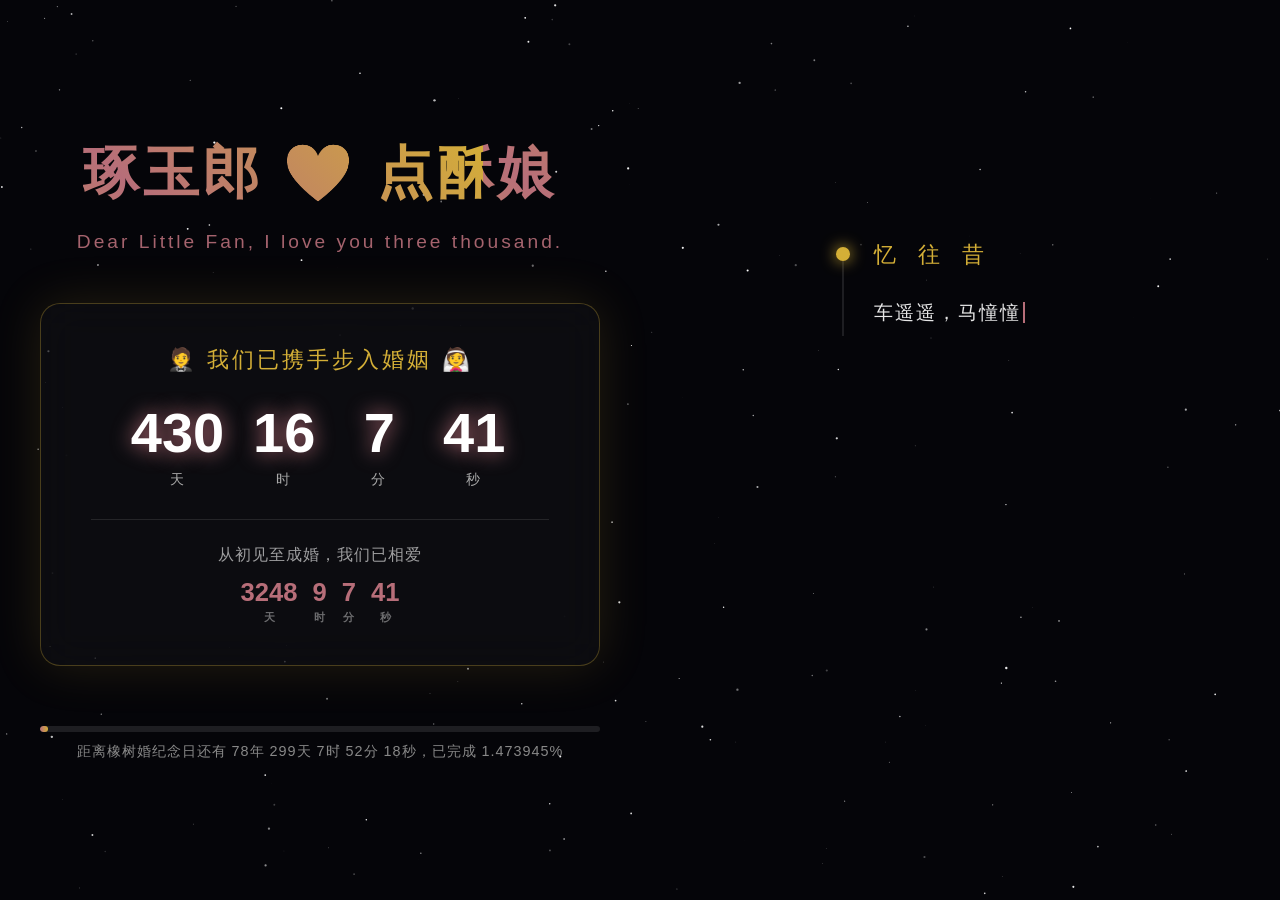
==== myWife/index.html @ d20ee707 "upd: 更新文件夹命名" ====
<!DOCTYPE html>
<html lang="zh-CN">
<head>
    <meta charset="UTF-8">
    <meta name="viewport" content="width=device-width, initial-scale=1.0">
    <title>Z ❤️ W</title>
    <style>
        :root {
            --gold: #D4AF37;
            --rose-gold: #B76E79;
            --dark-bg: #050509;
            --text-light: #F5F5F5;
        }

        * { margin: 0; padding: 0; box-sizing: border-box; }

        body {
            font-family: 'Songti SC', 'SimSun', serif;
            background-color: var(--dark-bg);
            color: var(--text-light);
            overflow-x: hidden;
            min-height: 100vh;
            display: flex;
            justify-content: center;
            align-items: center;
            padding: 20px;
        }

        #starfield {
            position: fixed;
            top: 0; left: 0;
            width: 100%; height: 100%;
            z-index: -1;
        }

        .main-container {
            z-index: 1;
            width: 100%;
            max-width: 1200px;
            display: flex;
            justify-content: space-between;
            align-items: center;
            gap: 80px;
        }

        /* ===== 左侧：图腾与计时器 ===== */
        .left-panel {
            flex: 1;
            display: flex;
            flex-direction: column;
            align-items: center;
            text-align: center;
            min-width: 400px;
        }

        .totem {
            position: relative;
            margin-bottom: 25px;
        }

        .totem-zw {
            font-size: 3.5rem;
            font-weight: bold;
            background: linear-gradient(45deg, var(--gold), var(--rose-gold), var(--gold));
            background-size: 400px 400px;
            -webkit-background-clip: text;
            background-clip: text;
            color: transparent;
            animation: shimmer 3s infinite linear;
            letter-spacing: 4px;
            font-family: sans-serif;
            text-align: center;
            line-height: 1.2;
        }

        @keyframes shimmer {
            0% { background-position: -200px center; }
            100% { background-position: 200px center; }
        }

        .subtitle {
            font-size: 1.2rem;
            color: var(--rose-gold);
            letter-spacing: 3px;
            font-family: sans-serif;
            margin-bottom: 50px;
            opacity: 0.9;
            font-weight: 300;
        }

        /* 计时器样式 */
        .timer-box {
            background: rgba(255, 255, 255, 0.03);
            backdrop-filter: blur(20px);
            border: 1px solid rgba(212, 175, 55, 0.3);
            border-radius: 20px;
            padding: 40px 50px;
            box-shadow: 0 0 50px rgba(212, 175, 55, 0.15);
            width: 100%;
            margin-bottom: 30px;
        }

        .timer-title {
            font-size: 1.4rem;
            margin-bottom: 25px;
            color: var(--gold);
            letter-spacing: 3px;
            font-family: sans-serif;
        }

        .time-display {
            display: flex;
            justify-content: center;
            gap: 25px;
            font-size: 3.5rem;
            font-weight: bold;
            font-family: sans-serif;
        }

        .time-unit { display: flex; flex-direction: column; align-items: center; min-width: 70px; }
        .time-unit span:first-child { color: #fff; text-shadow: 0 0 20px var(--rose-gold); }
        .time-unit span:last-child { font-size: 0.9rem; color: #aaa; margin-top: 5px; font-weight: normal; letter-spacing: 2px; }

        .love-timer-box {
            margin-top: 30px;
            padding-top: 25px;
            border-top: 1px solid rgba(255, 255, 255, 0.1);
        }

        .love-timer-title { font-size: 1rem; color: rgba(255, 255, 255, 0.6); margin-bottom: 12px; font-family: sans-serif; letter-spacing: 1px; }
        .love-time-display { display: flex; justify-content: center; gap: 15px; font-size: 1.6rem; color: var(--rose-gold); font-weight: bold; font-family: sans-serif; }
        .love-time-unit { display: flex; flex-direction: column; align-items: center; }
        .love-time-unit span:last-child { font-size: 0.7rem; color: rgba(255, 255, 255, 0.4); margin-top: 3px; }

        .progress-section { width: 100%; margin-top: 30px; }
        .progress-bar-bg { height: 6px; background: rgba(255,255,255,0.1); border-radius: 3px; overflow: hidden; }
        .progress-bar-fill { height: 100%; background: linear-gradient(90deg, var(--rose-gold), var(--gold)); width: 0%; transition: width 1s ease-in-out; border-radius: 3px; }
        .progress-text { margin-top: 10px; font-size: 0.9rem; color: #888; font-family: sans-serif; letter-spacing: 1px; }

        /* ===== 右侧：诗词时间轴 ===== */
        .right-panel {
            flex: 1;
            min-width: 400px;
            /* 诗词整块在右半栏内水平居中，与左栏内容保持对称 */
            display: flex;
            flex-direction: column;
            justify-content: center;
            align-items: center;
        }

        /* 诗词块的定位基准：宽度收缩到最宽的一行诗，竖线/圆点都相对它摆放 */
        .poem-wrap {
            position: relative;
            width: fit-content;
        }

        .timeline-line {
            position: absolute;
            left: -32px; /* 圆心对准线：竖线宽2px，中心在 -31px */
            top: 0;
            width: 2px;
            background: rgba(255, 255, 255, 0.1);
            height: 0; /* 初始高度为0，由JS随已打出诗行逐行生长 */
            transition: top 1s ease-in-out, height 1s ease-in-out;
        }

        .chapter-card {
            position: relative;
            margin-bottom: 80px;
            text-align: left;
            opacity: 0;
            transition: opacity 1s ease-in-out;
        }

        .chapter-card.visible { opacity: 1; }

        .timeline-dot {
            position: absolute;
            left: -38px; /* 圆心对准竖线中心：-32 + 半线宽1px - 半径7px = -38 */
            top: 8px;
            width: 14px;
            height: 14px;
            border-radius: 50%;
            background: var(--dark-bg);
            border: 2px solid rgba(255, 255, 255, 0.2);
            transition: all 1s ease-in-out;
        }

        .chapter-card.active .timeline-dot {
            border-color: var(--gold);
            box-shadow: 0 0 15px var(--gold);
            background: var(--gold);
        }

        .chapter-title {
            font-size: 1.4rem;
            color: var(--gold);
            margin-bottom: 20px;
            letter-spacing: 8px;
            font-family: sans-serif;
            font-weight: 300;
        }

        .typewriter-text {
            font-size: 1.2rem;
            line-height: 2.4;
            color: rgba(255, 255, 255, 0.9);
            letter-spacing: 2px;
            min-height: 80px;
        }

        /* 光标样式 */
        .cursor-char {
            display: inline-block;
            width: 2px;
            height: 1.1em;
            background: var(--rose-gold);
            margin-left: 2px;
            animation: blink 1s infinite step-end;
            vertical-align: text-bottom;
        }

        /* 打字时补齐当前行宽度的透明占位，保证居中排版不抖动 */
        .tw-pad {
            visibility: hidden;
        }

        @keyframes blink {
            0%, 100% { opacity: 1; }
            50% { opacity: 0; }
        }

        /* ===== 响应式适配 (仅影响手机端) ===== */
        @media (max-width: 768px) {
            .main-container {
                flex-direction: column;
                gap: 50px;
                padding: 0 15px;
                max-width: 100%;
            }

            .left-panel, .right-panel {
                width: 100%;
                min-width: auto;
            }

            .right-panel {
                justify-content: flex-start;
                align-items: center;
            }

            /* 手机端隐藏时间轴装饰，诗词整体居中展示，与上方计时区对称 */
            .timeline-line,
            .timeline-dot {
                display: none;
            }

            .chapter-title,
            .typewriter-text {
                text-align: center;
            }

            .totem-zw {
                font-size: 2.5rem;
            }

            .subtitle {
                font-size: 1rem;
                margin-bottom: 30px;
            }

            .timer-box {
                padding: 25px 20px;
            }

            .timer-title {
                font-size: 1.1rem;
            }

            .time-display {
                font-size: 2.2rem;
                gap: 15px;
            }

            .love-time-display {
                font-size: 1.2rem;
            }

            .chapter-title {
                font-size: 1.2rem;
            }

            .typewriter-text {
                font-size: 1rem;
                line-height: 2;
            }
        }
    </style>
</head>
<body>

    <canvas id="starfield"></canvas>

    <div class="main-container">
        <!-- 左侧面板 -->
        <div class="left-panel">
            <!-- 去掉印章效果的图腾 -->
            <div class="totem">
                <div class="totem-zw">琢玉郎 ❤️ 点酥娘</div>
            </div>
            <div class="subtitle">Dear Little Fan, I love you three thousand.</div>

            <!-- 计时器 -->
            <div class="timer-box">
                <div class="timer-title" id="marryTitle">🤵 我们已携手步入婚姻 👰</div>
                <div class="time-display" id="marriedTimer">
                    <div class="time-unit"><span id="m-days">0</span><span>天</span></div>
                    <div class="time-unit"><span id="m-hours">0</span><span>时</span></div>
                    <div class="time-unit"><span id="m-minutes">0</span><span>分</span></div>
                    <div class="time-unit"><span id="m-seconds">0</span><span>秒</span></div>
                </div>
                <div class="love-timer-box">
                    <div class="love-timer-title">从初见至成婚，我们已相爱</div>
                    <div class="love-time-display" id="loveTimer">
                        <div class="love-time-unit"><span id="l-days">0</span><span>天</span></div>
                        <div class="love-time-unit"><span id="l-hours">0</span><span>时</span></div>
                        <div class="love-time-unit"><span id="l-minutes">0</span><span>分</span></div>
                        <div class="love-time-unit"><span id="l-seconds">0</span><span>秒</span></div>
                    </div>
                </div>
            </div>

            <div class="progress-section">
                <div class="progress-bar-bg">
                    <div class="progress-bar-fill" id="progressBar"></div>
                </div>
                <div class="progress-text" id="progressText">距离橡树婚纪念日：0%</div>
            </div>
        </div>

        <!-- 右侧面板：时间轴+诗词整块居中于右半栏 -->
        <div class="right-panel">
            <div class="poem-wrap">
                <div class="timeline-line" id="timelineLine"></div>

                <!-- 忆往昔（范成大 完整版） -->
                <div class="chapter-card" id="card1">
                    <div class="timeline-dot"></div>
                    <div class="chapter-title">忆 往 昔</div>
                    <div class="typewriter-text" id="tw1"></div>
                </div>

                <!-- 共朝暮（冯延巳 春日宴 完整版） -->
                <div class="chapter-card" id="card2">
                    <div class="timeline-dot"></div>
                    <div class="chapter-title">共 朝 暮</div>
                    <div class="typewriter-text" id="tw2"></div>
                </div>
            </div>
        </div>
    </div>

    <script>
        // ================= 时间计算 =================
        // 恋爱纪念日：2018-01-13 16:00（下午四点）；结婚纪念日：2025-10-01 09:00（上午九点）
        // 用本地时间构造，保证每天打开页面时按当天此刻精确计算
        const LOVE_START_DATE = new Date(2018, 0, 13, 16, 0, 0);
        const MARRY_START_DATE = new Date(2025, 9, 1, 9, 0, 0);
        const OAK_JUBILEE_YEARS = 80; // 橡树婚 = 结婚 80 周年

        function updateTimers() {
            const now = new Date(); 
            let loveDiff = now - LOVE_START_DATE;
            if (loveDiff < 0) loveDiff = 0;
            const lDays = Math.floor(loveDiff / (1000 * 60 * 60 * 24));
            const lHours = Math.floor((loveDiff % (1000 * 60 * 60 * 24)) / (1000 * 60 * 60));
            const lMinutes = Math.floor((loveDiff % (1000 * 60 * 60)) / (1000 * 60));
            const lSeconds = Math.floor((loveDiff % (1000 * 60)) / 1000);

            document.getElementById('l-days').innerText = lDays;
            document.getElementById('l-hours').innerText = lHours;
            document.getElementById('l-minutes').innerText = lMinutes;
            document.getElementById('l-seconds').innerText = lSeconds;

            let marryDiff = now - MARRY_START_DATE;
            const marryTitleEl = document.getElementById('marryTitle');
            
            if (marryDiff < 0) {
                marryDiff = Math.abs(marryDiff);
                marryTitleEl.innerText = "距离步入婚姻殿堂还有";
            } else {
                marryTitleEl.innerText = "🤵 我们已携手步入婚姻 👰";
            }

            const mDays = Math.floor(marryDiff / (1000 * 60 * 60 * 24));
            const mHours = Math.floor((marryDiff % (1000 * 60 * 60 * 24)) / (1000 * 60 * 60));
            const mMinutes = Math.floor((marryDiff % (1000 * 60 * 60)) / (1000 * 60));
            const mSeconds = Math.floor((marryDiff % (1000 * 60)) / 1000);

            document.getElementById('m-days').innerText = mDays;
            document.getElementById('m-hours').innerText = mHours;
            document.getElementById('m-minutes').innerText = mMinutes;
            document.getElementById('m-seconds').innerText = mSeconds;

            const oakDate = new Date(MARRY_START_DATE);
            oakDate.setFullYear(oakDate.getFullYear() + OAK_JUBILEE_YEARS);
            const totalMarriedTime = oakDate - MARRY_START_DATE;
            const currentMarriedTime = now - MARRY_START_DATE;
            let progress = (currentMarriedTime / totalMarriedTime) * 100;
            if (progress < 0) progress = 0;
            if (progress > 100) progress = 100;

            // 剩余时长（年 + 天 + 时分秒，按日历精确计算，跨闰年也不偏）
            const DAY = 24 * 60 * 60 * 1000;
            const remaining = oakDate - now;
            let remainingText;
            if (remaining <= 0) {
                remainingText = '已携手走过80年橡树婚纪念日';
            } else {
                // 今年若已过橡树婚当天的时刻，完整年份数少一年
                const thisYearsOak = new Date(now.getFullYear(), oakDate.getMonth(), oakDate.getDate());
                let yearsLeft = oakDate.getFullYear() - now.getFullYear();
                if (thisYearsOak - now <= 0) yearsLeft--;

                const afterYears = new Date(now.getTime());
                afterYears.setFullYear(now.getFullYear() + yearsLeft);
                const rest = Math.max(0, oakDate - afterYears);
                const daysLeft = Math.floor(rest / DAY);
                const hoursLeft = Math.floor((rest % DAY) / (60 * 60 * 1000));
                const minutesLeft = Math.floor((rest % (60 * 60 * 1000)) / (60 * 1000));
                const secondsLeft = Math.floor((rest % (60 * 1000)) / 1000);
                remainingText = `还有 ${yearsLeft}年 ${daysLeft}天 ${hoursLeft}时 ${minutesLeft}分 ${secondsLeft}秒`;
            }

            document.getElementById('progressBar').style.width = progress + '%';
            document.getElementById('progressText').innerText = `距离橡树婚纪念日${remainingText}，已完成 ${progress.toFixed(6)}%`;
        }

        updateTimers();
        setInterval(updateTimers, 1000);

        // ================= 顺序打字机效果 (光标绝对跟随版) =================
        const typewriters = [
            { 
                cardId: 'card1', id: 'tw1', 
                content: "车遥遥，马憧憧。\n君游东山东复东，\n安得奋飞逐西风。\n愿我如星君如月，\n夜夜流光相皎洁。\n月暂晦，日常明。\n留明待月复，三五共盈盈。", 
                speed: 65, charIndex: 0 
            },
            { 
                cardId: 'card2', id: 'tw2', 
                content: "春日宴，绿酒一杯歌一遍。\n再拜陈三愿：\n一愿爱妻千岁，\n二愿夫身常健，\n三愿如同梁上燕，\n岁岁长相见。", 
                speed: 65, charIndex: 0 
            }
        ];

        let currentTwIndex = 0;

        // 竖线起点 = 第一个已显示圆点的中心（避免圆点上方露出多余线头），
        // 终点 = 所有已显示章节中「圆点中心」与「已打出诗行底部」较远者，
        // 每次打字后重算，线条便随诗行逐行生长
        function updateTimelineHeight() {
            const timelineLine = document.getElementById('timelineLine');
            const lineHeight = parseFloat(getComputedStyle(document.querySelector('.typewriter-text')).lineHeight) || 0;
            let startY = Infinity;
            let endY = 0;

            for (const tw of typewriters) {
                const card = document.getElementById(tw.cardId);
                if (!card.classList.contains('visible')) continue;

                const dot = card.querySelector('.timeline-dot');
                const dotCenterY = card.offsetTop + dot.offsetTop + dot.offsetHeight / 2;

                startY = Math.min(startY, dotCenterY);

                const textEl = document.getElementById(tw.id);
                const lineCount = textEl.innerHTML === '' ? 0 : textEl.innerHTML.split('<br>').length;
                const typedBottomY = card.offsetTop + textEl.offsetTop + lineCount * lineHeight;

                endY = Math.max(endY, dotCenterY, typedBottomY);
            }

            if (startY === Infinity) {
                startY = 0;
                endY = 0;
            }
            timelineLine.style.top = startY + 'px';
            timelineLine.style.height = Math.max(0, endY - startY) + 'px';
        }

        function runNextTypewriter() {
            if (currentTwIndex >= typewriters.length) return;

            const tw = typewriters[currentTwIndex];
            const card = document.getElementById(tw.cardId);
            const textElement = document.getElementById(tw.id);

            // 激活当前卡片
            card.classList.add('visible', 'active');

            // 先把线伸到本卡片的圆点位置
            updateTimelineHeight();

            function typeChar() {
                const currentText = tw.content.substring(0, tw.charIndex);
                // 用全角空格把正在打的一行补齐到整行宽度，居中排版时文字不会左右抖动
                const fullLines = tw.content.split('\n');
                const typedLines = currentText.split('\n');
                const lineMax = fullLines[typedLines.length - 1].length;
                const lineTyped = typedLines[typedLines.length - 1].length;
                const pad = '\u3000'.repeat(Math.max(0, lineMax - lineTyped));
                const htmlContent = currentText.replace(/\n/g, '<br>')
                    + '<span class="cursor-char"></span>'
                    + (pad ? '<span class="tw-pad">' + pad + '</span>' : '');
                
                textElement.innerHTML = htmlContent;

                // 每打出一个字就重算一次线长：新行出现时线条随之伸长
                updateTimelineHeight();

                tw.charIndex++;

                if (tw.charIndex > tw.content.length) {
                    // 打完了，移除光标
                    textElement.innerHTML = tw.content.replace(/\n/g, '<br>');
                    currentTwIndex++;
                    setTimeout(runNextTypewriter, 1000);
                    return;
                }

                let speed = tw.speed;
                const lastChar = tw.content.charAt(tw.charIndex - 1);
                if (lastChar === '，' || lastChar === '。' || lastChar === ',' || lastChar === '.' || lastChar === '?' || lastChar === '\n') {
                    speed *= 2;
                }
                
                setTimeout(typeChar, speed);
            }

            setTimeout(typeChar, 250);
        }

        // 打开页面后尽快展示第一首标题与正文（原为 2000ms）
        setTimeout(runNextTypewriter, 400);

        // ================= 星空背景 =================
        const canvas = document.getElementById('starfield');
        const ctx = canvas.getContext('2d');
        let stars = [];

        function resizeCanvas() {
            canvas.width = window.innerWidth;
            canvas.height = window.innerHeight;
            generateStars();
        }

        function generateStars() {
            stars = [];
            const count = Math.floor((canvas.width * canvas.height) / 5000);
            for (let i = 0; i < count; i++) {
                stars.push({
                    x: Math.random() * canvas.width,
                    y: Math.random() * canvas.height,
                    radius: Math.random() * 1.2,
                    alpha: Math.random(),
                    speed: Math.random() * 0.005 + 0.005
                });
            }
        }

        function drawStars() {
            ctx.clearRect(0, 0, canvas.width, canvas.height);
            stars.forEach(star => {
                star.alpha += star.speed;
                if (star.alpha > 1 || star.alpha < 0) star.speed = -star.speed;
                ctx.beginPath();
                ctx.arc(star.x, star.y, star.radius, 0, Math.PI * 2);
                ctx.fillStyle = `rgba(255, 255, 255, ${Math.abs(star.alpha)})`;
                ctx.fill();
            });
            requestAnimationFrame(drawStars);
        }

        window.addEventListener('resize', resizeCanvas);
        resizeCanvas();
        drawStars();

        // 窗口尺寸变化导致布局重排后，重新对齐竖线终点
        window.addEventListener('resize', () => {
            if (document.querySelector('.chapter-card.visible')) updateTimelineHeight();
        });
    </script>
</body>
</html>
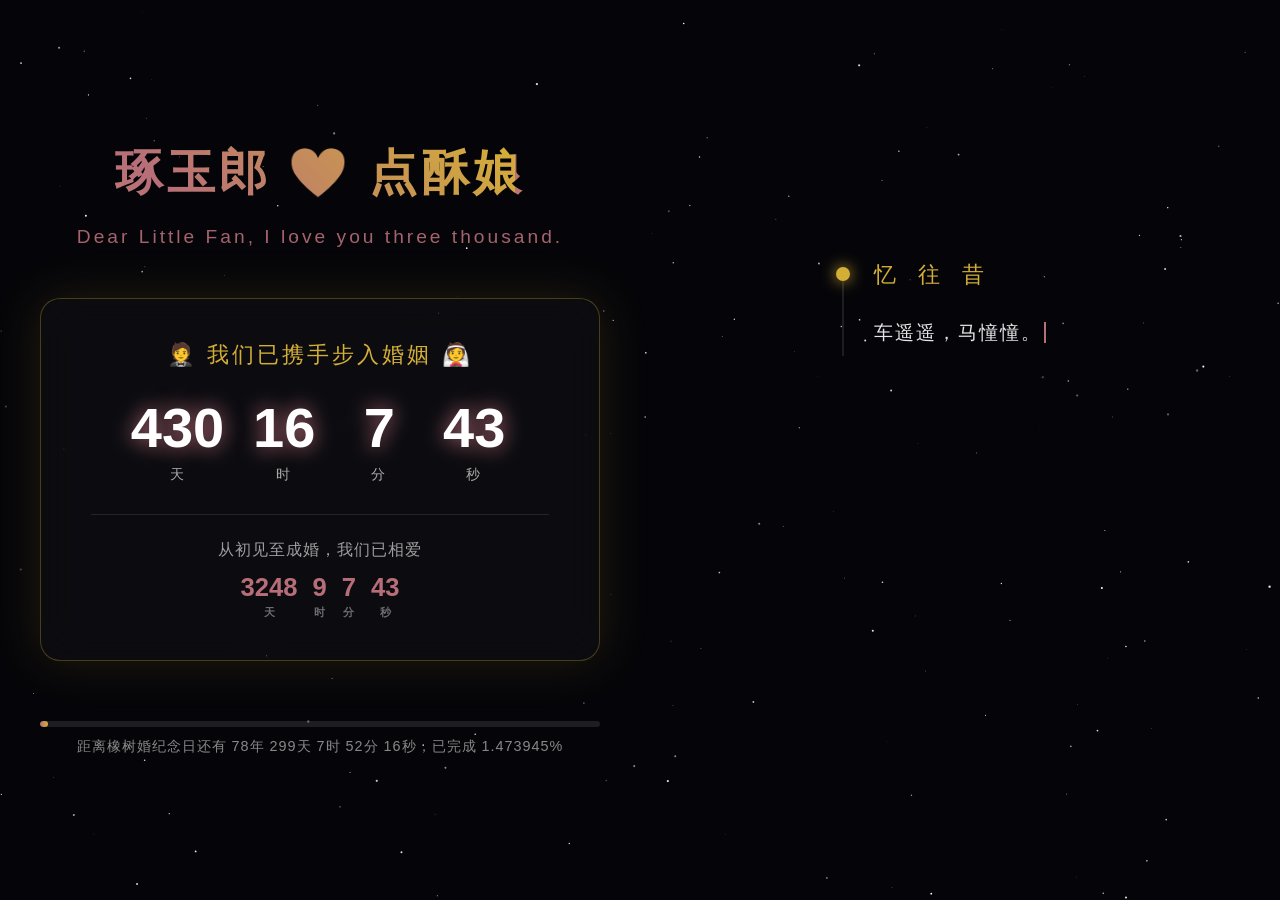
==== commit 2cd00c24: "style: 更新字号" ====
--- a/myWife/index.html
+++ b/myWife/index.html
@@ -59,7 +59,7 @@
         }
 
         .totem-zw {
-            font-size: 3.5rem;
+            font-size: 3rem;
             font-weight: bold;
             background: linear-gradient(45deg, var(--gold), var(--rose-gold), var(--gold));
             background-size: 400px 400px;
@@ -166,7 +166,7 @@
 
         .chapter-card {
             position: relative;
-            margin-bottom: 80px;
+            margin-bottom: 60px;
             text-align: left;
             opacity: 0;
             transition: opacity 1s ease-in-out;
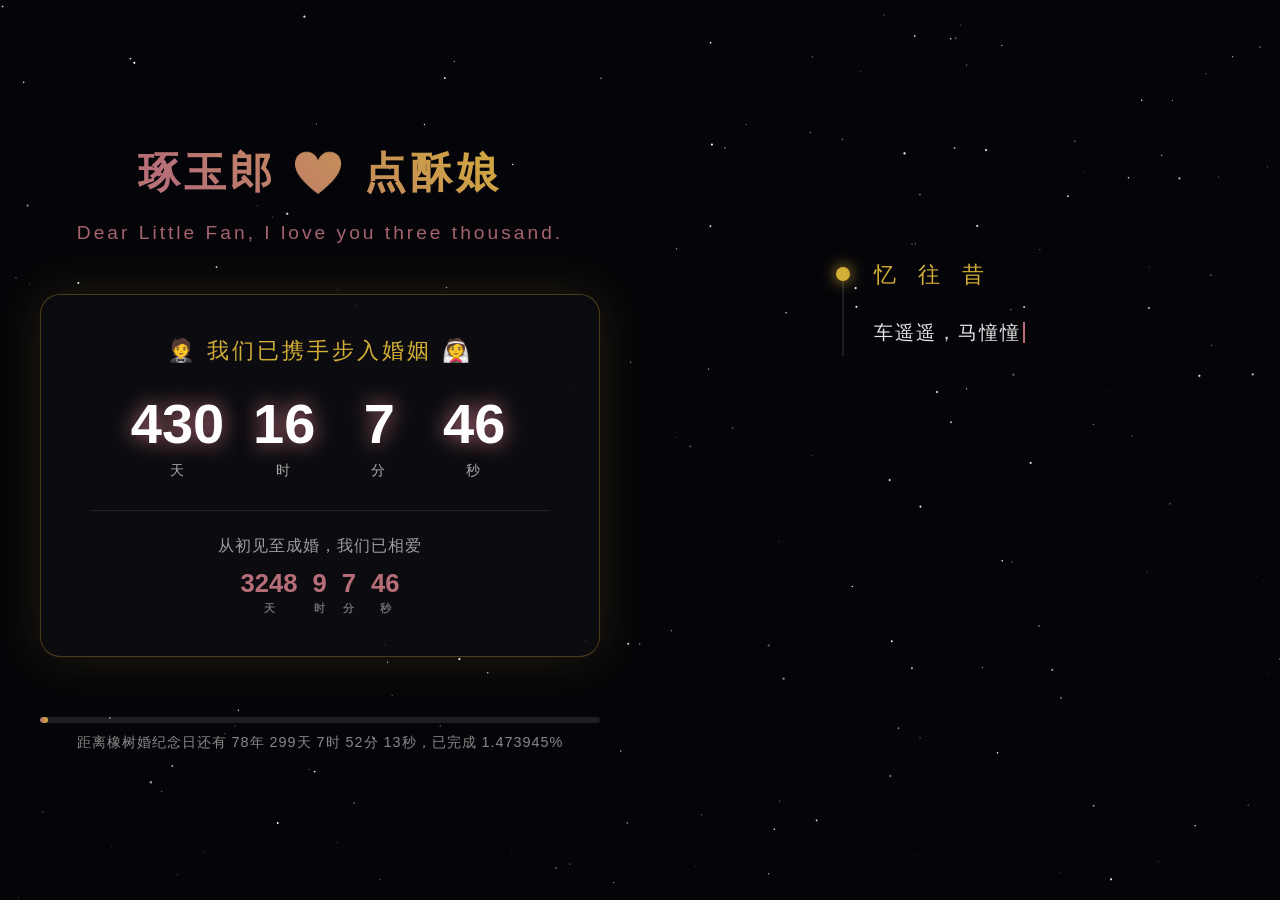
==== commit e2e6da74: "style: 更新字号" ====
--- a/myWife/index.html
+++ b/myWife/index.html
@@ -59,7 +59,7 @@
         }
 
         .totem-zw {
-            font-size: 3rem;
+            font-size: 2.6rem;
             font-weight: bold;
             background: linear-gradient(45deg, var(--gold), var(--rose-gold), var(--gold));
             background-size: 400px 400px;
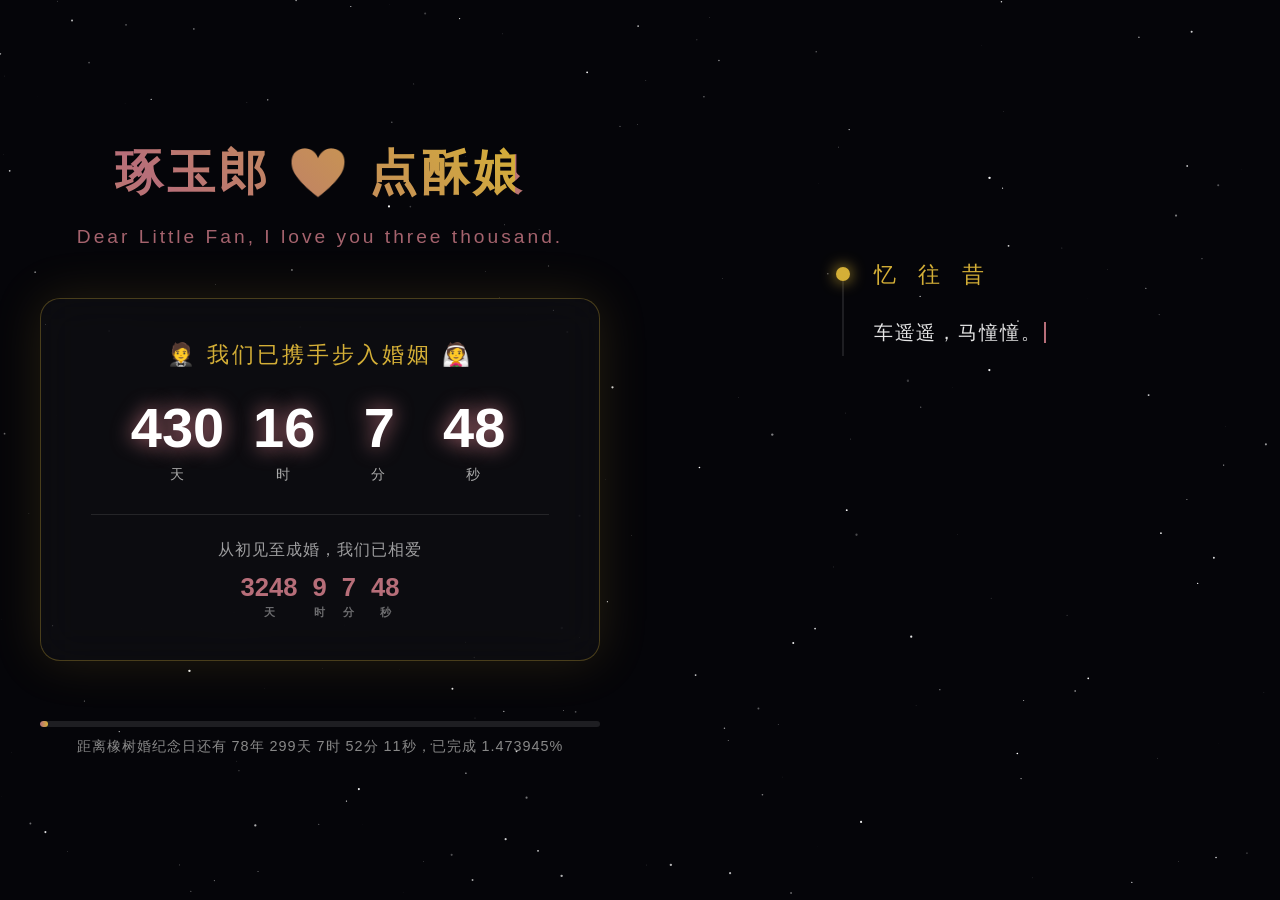
==== commit b49048b3: "style: 更新字号" ====
--- a/myWife/index.html
+++ b/myWife/index.html
@@ -59,7 +59,7 @@
         }
 
         .totem-zw {
-            font-size: 2.6rem;
+            font-size: 3rem;
             font-weight: bold;
             background: linear-gradient(45deg, var(--gold), var(--rose-gold), var(--gold));
             background-size: 400px 400px;
@@ -261,7 +261,7 @@
             }
 
             .totem-zw {
-                font-size: 2.5rem;
+                font-size: 2.2rem;
             }
 
             .subtitle {
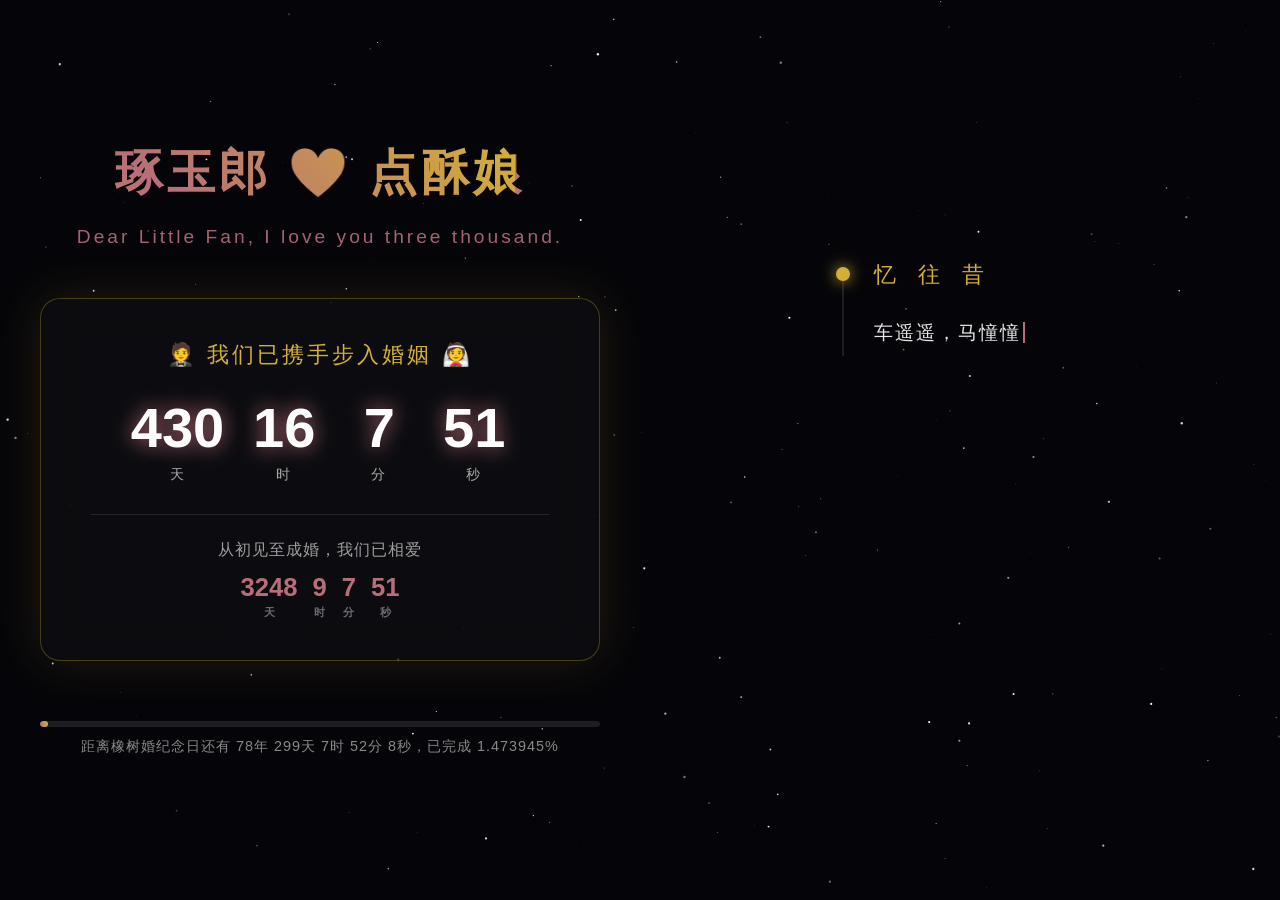
==== commit e39f858a: "style: 更新字号" ====
--- a/myWife/index.html
+++ b/myWife/index.html
@@ -279,7 +279,7 @@
 
             .time-display {
                 font-size: 2.2rem;
-                gap: 15px;
+                gap: 13px;
             }
 
             .love-time-display {
